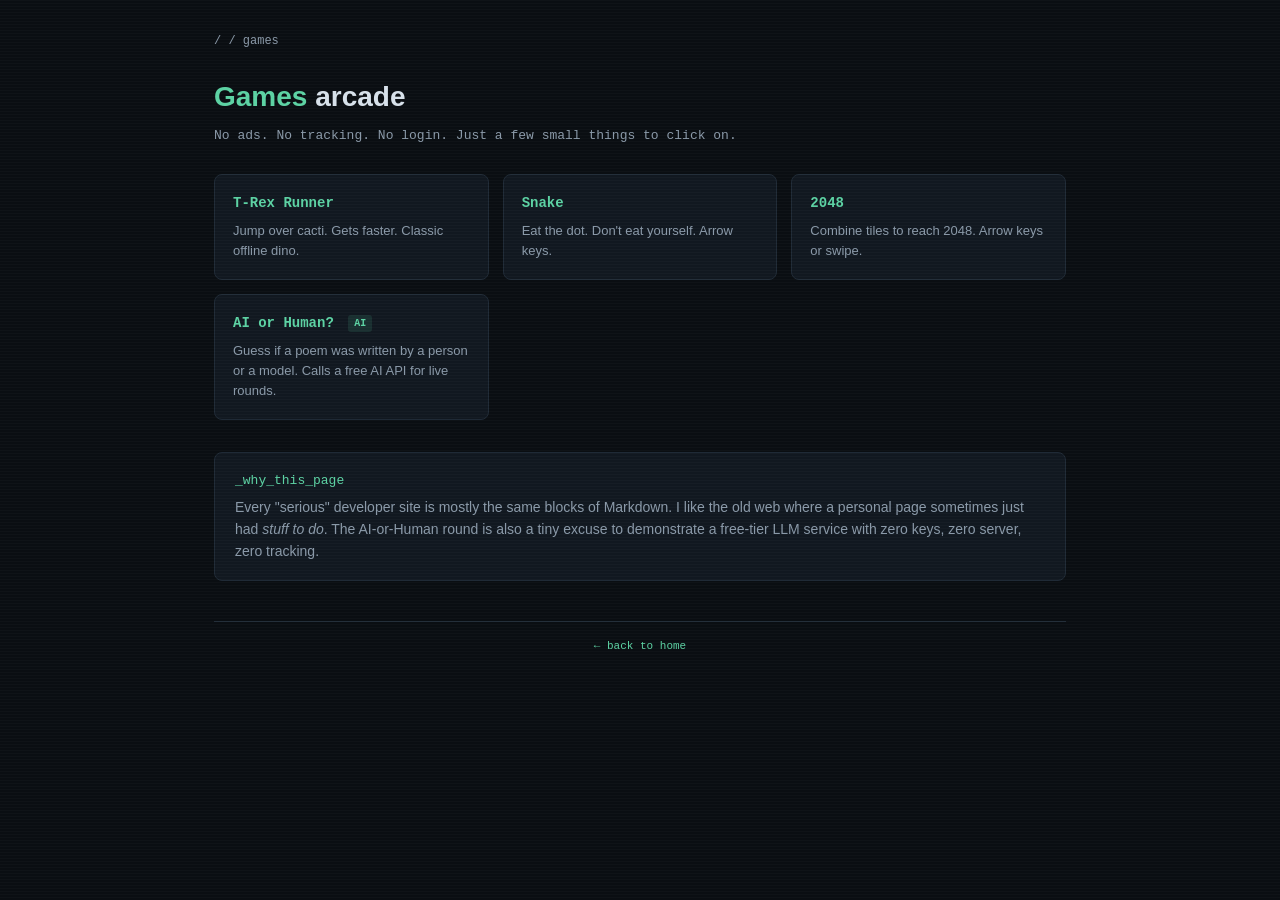
==== games/index.html @ 65e14558 "feat(games): add /games arcade with T-Rex, Snake, 2048, and AI-or-Human - /games/index.html — hub wi" ====
<!doctype html>
<html lang="en">
<head>
  <meta charset="utf-8" />
  <meta name="viewport" content="width=device-width, initial-scale=1" />
  <title>Games · Yossi Ben Hagai</title>
  <meta name="description" content="A small arcade of browser games — T-Rex runner, Snake, 2048, and an AI-or-Human guessing game." />
  <meta name="color-scheme" content="dark" />
  <link rel="canonical" href="https://yossibh.github.io/games/" />
  <meta property="og:type" content="website" />
  <meta property="og:title" content="Games · Yossi Ben Hagai" />
  <meta property="og:description" content="Browser games, one of them talks to an AI." />
  <meta property="og:url" content="https://yossibh.github.io/games/" />
  <meta property="og:image" content="https://yossibh.github.io/og.svg" />
  <link rel="icon" type="image/svg+xml" href="/favicon.svg" />
  <link rel="stylesheet" href="/games/games.css" />
</head>
<body>
  <main class="wrap">
    <p class="crumbs"><a href="/">/</a> / games</p>
    <h1><span class="accent">Games</span> arcade</h1>
    <p class="sub">No ads. No tracking. No login. Just a few small things to click on.</p>

    <div class="tiles">
      <a class="tile" href="/games/dino.html">
        <p class="title">T-Rex Runner</p>
        <p class="desc">Jump over cacti. Gets faster. Classic offline dino.</p>
      </a>
      <a class="tile" href="/games/snake.html">
        <p class="title">Snake</p>
        <p class="desc">Eat the dot. Don't eat yourself. Arrow keys.</p>
      </a>
      <a class="tile" href="/games/2048.html">
        <p class="title">2048</p>
        <p class="desc">Combine tiles to reach 2048. Arrow keys or swipe.</p>
      </a>
      <a class="tile" href="/games/ai-or-human.html">
        <p class="title">AI or Human? <span class="badge">AI</span></p>
        <p class="desc">Guess if a poem was written by a person or a model. Calls a free AI API for live rounds.</p>
      </a>
    </div>

    <div class="card" style="margin-top:32px">
      <p class="mono" style="margin:0 0 6px; color: var(--accent); font-size:13px">_why_this_page</p>
      <p style="margin:0; font-size: 14px; color: var(--fg-dim);">
        Every "serious" developer site is mostly the same blocks of Markdown. I like the old web where a personal page sometimes just had <em>stuff to do</em>. The AI-or-Human round is also a tiny excuse to demonstrate a free-tier LLM service with zero keys, zero server, zero tracking.
      </p>
    </div>

    <footer class="tiny">
      <a href="/">← back to home</a>
    </footer>
  </main>
</body>
</html>
---- games/games.css ----
/* Shared styles for /games/ — matches the dark/hacker palette of the root site. */
:root {
  --bg: #0a0e12;
  --bg-elev: #111820;
  --border: #1f2a36;
  --fg: #d7e1ea;
  --fg-dim: #8a99a8;
  --accent: #5cd2a3;
  --accent-dim: #2f8b6d;
  --warn: #ffaa3c;
  --err: #ff7878;
  --mono: ui-monospace, SFMono-Regular, Menlo, Consolas, "Liberation Mono", monospace;
  --sans: -apple-system, BlinkMacSystemFont, "Segoe UI", Inter, Roboto, Helvetica, Arial, sans-serif;
}
*, *::before, *::after { box-sizing: border-box; }
html, body {
  margin: 0; padding: 0;
  background: var(--bg); color: var(--fg);
  font-family: var(--sans); font-size: 15px; line-height: 1.55;
  -webkit-font-smoothing: antialiased;
  min-height: 100vh;
}
body::before {
  content: "";
  position: fixed; inset: 0;
  pointer-events: none; z-index: 1000;
  background: repeating-linear-gradient(to bottom, rgba(255,255,255,0.022) 0 1px, transparent 1px 3px);
}
@media (prefers-reduced-motion: reduce) { body::before { display: none; } }
a { color: var(--accent); text-decoration: none; }
a:hover { text-decoration: underline; }
.mono, code { font-family: var(--mono); }
.wrap { max-width: 900px; margin: 0 auto; padding: 32px 24px 80px; }
.crumbs { font-family: var(--mono); font-size: 12px; color: var(--fg-dim); margin: 0 0 24px; }
.crumbs a { color: var(--fg-dim); }
.crumbs a:hover { color: var(--accent); }
h1 { font-size: 28px; margin: 0 0 8px; font-weight: 600; }
h1 .accent { color: var(--accent); }
.sub { color: var(--fg-dim); margin: 0 0 28px; font-family: var(--mono); font-size: 13px; }
.card {
  background: var(--bg-elev);
  border: 1px solid var(--border);
  border-radius: 8px;
  padding: 18px 20px;
  margin: 16px 0;
}
.tiles { display: grid; grid-template-columns: repeat(auto-fill, minmax(220px, 1fr)); gap: 14px; margin-top: 20px; }
.tile {
  display: block;
  background: var(--bg-elev);
  border: 1px solid var(--border);
  border-radius: 8px;
  padding: 18px;
  text-decoration: none;
  color: var(--fg);
  transition: border-color 0.15s, transform 0.15s;
}
.tile:hover { border-color: var(--accent); transform: translateY(-1px); text-decoration: none; }
.tile .title { font-family: var(--mono); color: var(--accent); font-size: 14px; font-weight: 600; margin: 0 0 6px; }
.tile .desc { color: var(--fg-dim); font-size: 13px; margin: 0; }
.tile .badge {
  display: inline-block; font-family: var(--mono); font-size: 10px;
  padding: 1px 6px; border-radius: 3px;
  background: rgba(92,210,163,0.12); color: var(--accent);
  margin-left: 6px; vertical-align: middle;
}
.game-head { display: flex; align-items: baseline; justify-content: space-between; gap: 16px; flex-wrap: wrap; margin-bottom: 12px; }
.score { font-family: var(--mono); color: var(--fg-dim); font-size: 13px; }
.score strong { color: var(--accent); }
button, .btn {
  font-family: var(--mono);
  font-size: 13px;
  background: var(--bg-elev);
  color: var(--fg);
  border: 1px solid var(--border);
  border-radius: 4px;
  padding: 6px 12px;
  cursor: pointer;
  transition: border-color 0.12s, background 0.12s;
}
button:hover, .btn:hover { border-color: var(--accent); }
button:active { background: rgba(92,210,163,0.08); }
button:disabled { opacity: 0.4; cursor: not-allowed; }
.controls { display: flex; gap: 8px; flex-wrap: wrap; margin: 12px 0; font-family: var(--mono); font-size: 12px; color: var(--fg-dim); }
.controls kbd {
  display: inline-block;
  border: 1px solid var(--border);
  border-radius: 3px;
  padding: 0 6px;
  background: var(--bg-elev);
  color: var(--fg);
  font-family: var(--mono);
  font-size: 11px;
  line-height: 18px;
}
canvas { display: block; margin: 12px auto; border: 1px solid var(--border); border-radius: 4px; background: var(--bg-elev); max-width: 100%; touch-action: none; }
footer.tiny { margin-top: 40px; padding-top: 16px; border-top: 1px solid var(--border); font-family: var(--mono); font-size: 11px; color: var(--fg-dim); text-align: center; }
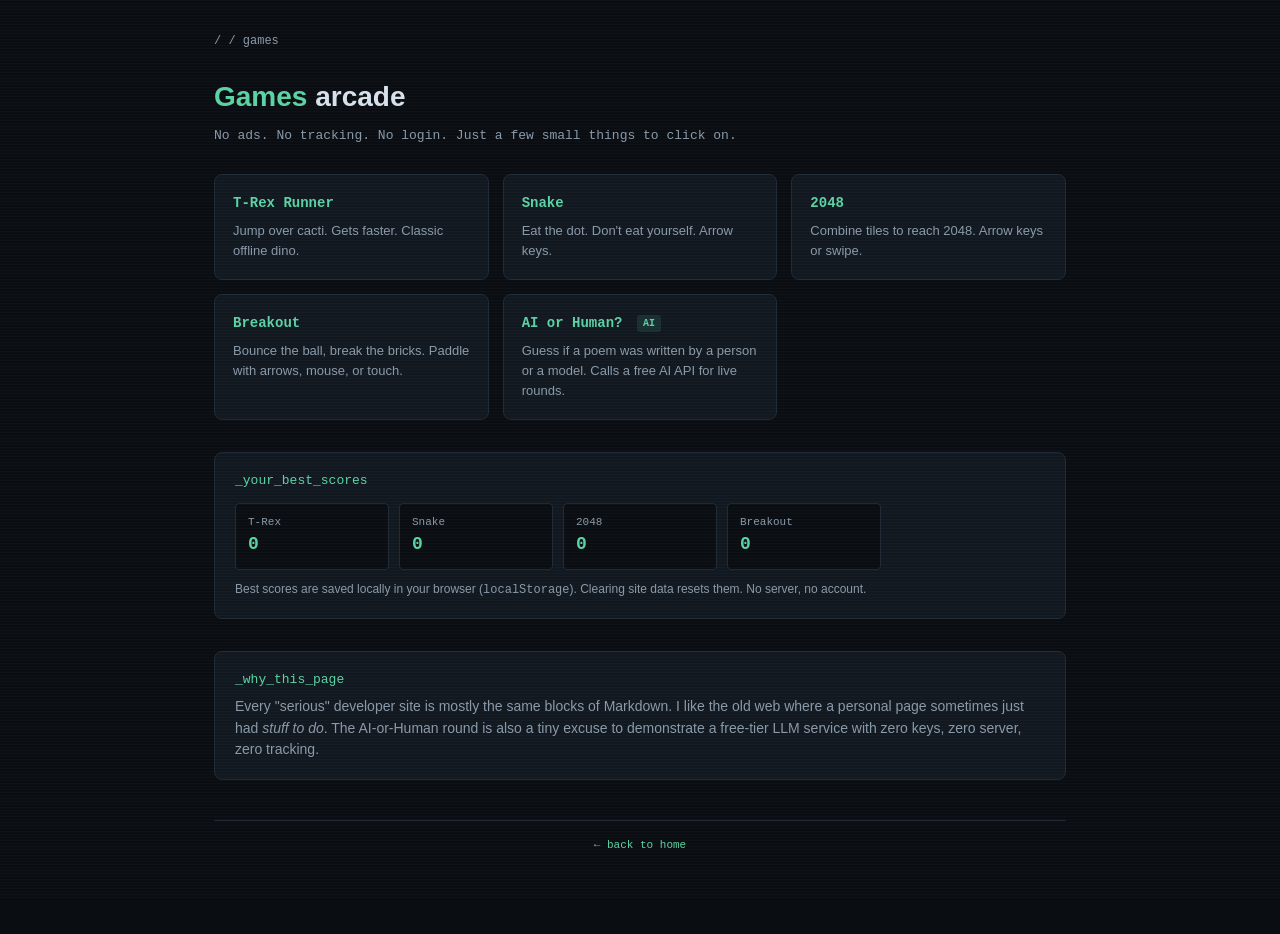
==== commit db2d84ef: "feat(games): add Breakout, sound effects, local scoreboard - New /games/breakout.html - bricks, padd" ====
--- a/games/index.html
+++ b/games/index.html
@@ -4,7 +4,7 @@
   <meta charset="utf-8" />
   <meta name="viewport" content="width=device-width, initial-scale=1" />
   <title>Games · Yossi Ben Hagai</title>
-  <meta name="description" content="A small arcade of browser games — T-Rex runner, Snake, 2048, and an AI-or-Human guessing game." />
+  <meta name="description" content="A small arcade of browser games - T-Rex runner, Snake, 2048, Breakout, and an AI-or-Human guessing game." />
   <meta name="color-scheme" content="dark" />
   <link rel="canonical" href="https://yossibh.github.io/games/" />
   <meta property="og:type" content="website" />
@@ -34,10 +34,22 @@
         <p class="title">2048</p>
         <p class="desc">Combine tiles to reach 2048. Arrow keys or swipe.</p>
       </a>
+      <a class="tile" href="/games/breakout.html">
+        <p class="title">Breakout</p>
+        <p class="desc">Bounce the ball, break the bricks. Paddle with arrows, mouse, or touch.</p>
+      </a>
       <a class="tile" href="/games/ai-or-human.html">
         <p class="title">AI or Human? <span class="badge">AI</span></p>
         <p class="desc">Guess if a poem was written by a person or a model. Calls a free AI API for live rounds.</p>
       </a>
+    </div>
+
+    <div class="card" style="margin-top:32px">
+      <p class="mono" style="margin:0 0 10px; color: var(--accent); font-size:13px">_your_best_scores</p>
+      <div id="scoreboard" class="scoreboard"></div>
+      <p style="margin:10px 0 0; font-size:12px; color:var(--fg-dim);">
+        Best scores are saved locally in your browser (<code>localStorage</code>). Clearing site data resets them. No server, no account.
+      </p>
     </div>
 
     <div class="card" style="margin-top:32px">
@@ -51,5 +63,24 @@
       <a href="/">← back to home</a>
     </footer>
   </main>
+
+<script>
+(function () {
+  var entries = [
+    { k: 'dino-best',     label: 'T-Rex' },
+    { k: 'snake-best',    label: 'Snake' },
+    { k: '2048-best',     label: '2048' },
+    { k: 'breakout-best', label: 'Breakout' }
+  ];
+  var host = document.getElementById('scoreboard');
+  entries.forEach(function (e) {
+    var v = parseInt(localStorage.getItem(e.k) || '0', 10);
+    var cell = document.createElement('div');
+    cell.className = 'cell';
+    cell.innerHTML = '<div class="n">' + e.label + '</div><div class="v">' + v + '</div>';
+    host.appendChild(cell);
+  });
+})();
+</script>
 </body>
 </html>
--- a/games/games.css
+++ b/games/games.css
@@ -95,3 +95,18 @@
 }
 canvas { display: block; margin: 12px auto; border: 1px solid var(--border); border-radius: 4px; background: var(--bg-elev); max-width: 100%; touch-action: none; }
 footer.tiny { margin-top: 40px; padding-top: 16px; border-top: 1px solid var(--border); font-family: var(--mono); font-size: 11px; color: var(--fg-dim); text-align: center; }
+.sfx-toggle {
+  font-family: var(--mono); font-size: 11px;
+  background: var(--bg-elev); color: var(--fg-dim);
+  border: 1px solid var(--border); border-radius: 3px;
+  padding: 2px 8px; cursor: pointer;
+}
+.sfx-toggle:hover { border-color: var(--accent); color: var(--fg); }
+.sfx-toggle[aria-pressed="true"] { color: var(--fg-dim); }
+.scoreboard { display: grid; grid-template-columns: repeat(auto-fill, minmax(140px, 1fr)); gap: 10px; margin-top: 12px; }
+.scoreboard .cell {
+  background: var(--bg); border: 1px solid var(--border); border-radius: 4px;
+  padding: 10px 12px; font-family: var(--mono);
+}
+.scoreboard .cell .n { color: var(--fg-dim); font-size: 11px; }
+.scoreboard .cell .v { color: var(--accent); font-size: 18px; font-weight: 600; }
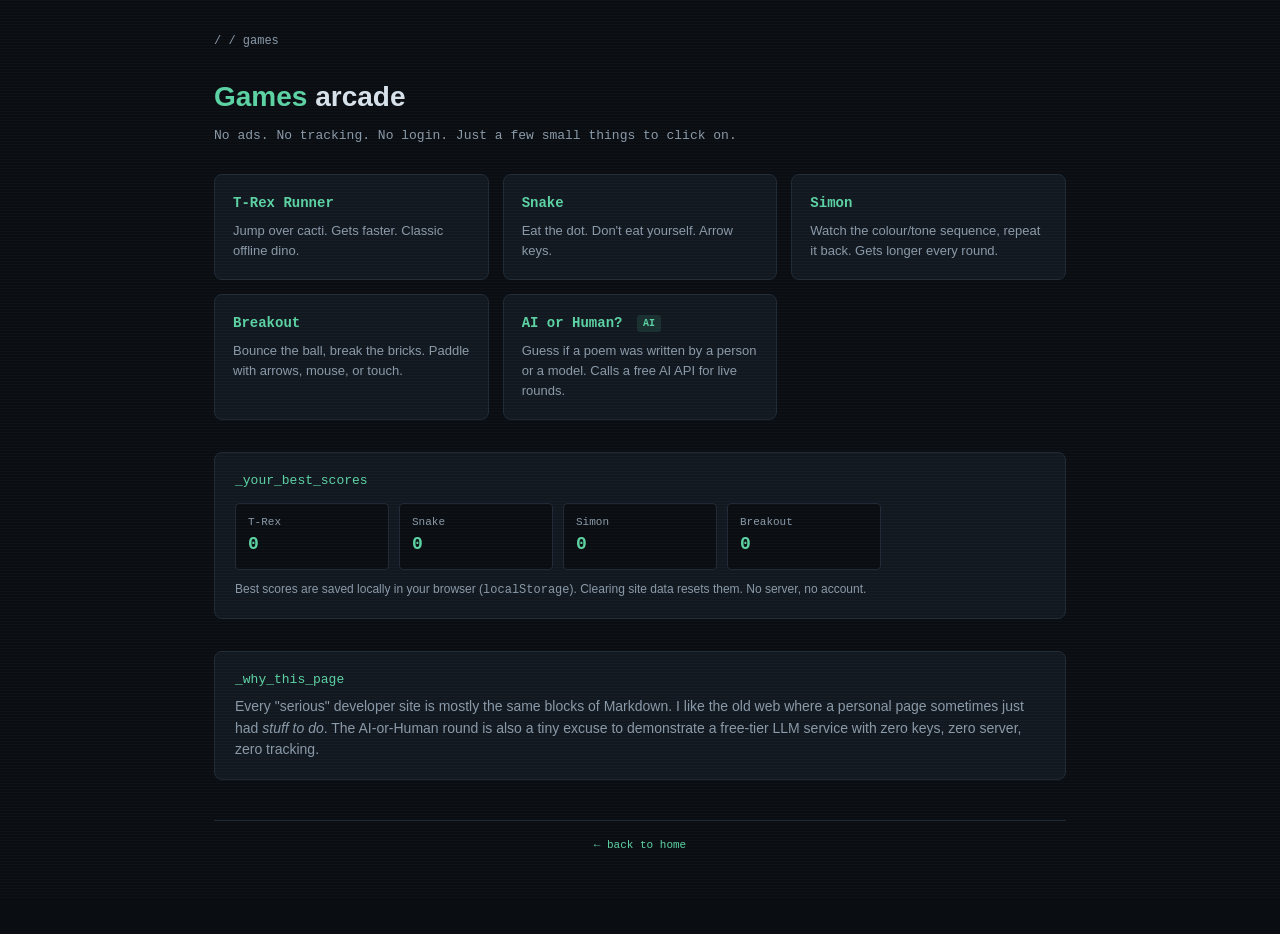
==== commit 1ec0858c: "feat(games): replace 2048 with Simon Says - New /games/simon.html: 4 colour pads with classic Simon " ====
--- a/games/index.html
+++ b/games/index.html
@@ -4,7 +4,7 @@
   <meta charset="utf-8" />
   <meta name="viewport" content="width=device-width, initial-scale=1" />
   <title>Games · Yossi Ben Hagai</title>
-  <meta name="description" content="A small arcade of browser games - T-Rex runner, Snake, 2048, Breakout, and an AI-or-Human guessing game." />
+  <meta name="description" content="A small arcade of browser games - T-Rex runner, Snake, Simon, Breakout, and an AI-or-Human guessing game." />
   <meta name="color-scheme" content="dark" />
   <link rel="canonical" href="https://yossibh.github.io/games/" />
   <meta property="og:type" content="website" />
@@ -30,9 +30,9 @@
         <p class="title">Snake</p>
         <p class="desc">Eat the dot. Don't eat yourself. Arrow keys.</p>
       </a>
-      <a class="tile" href="/games/2048.html">
-        <p class="title">2048</p>
-        <p class="desc">Combine tiles to reach 2048. Arrow keys or swipe.</p>
+      <a class="tile" href="/games/simon.html">
+        <p class="title">Simon</p>
+        <p class="desc">Watch the colour/tone sequence, repeat it back. Gets longer every round.</p>
       </a>
       <a class="tile" href="/games/breakout.html">
         <p class="title">Breakout</p>
@@ -69,7 +69,7 @@
   var entries = [
     { k: 'dino-best',     label: 'T-Rex' },
     { k: 'snake-best',    label: 'Snake' },
-    { k: '2048-best',     label: '2048' },
+    { k: 'simon-best',    label: 'Simon' },
     { k: 'breakout-best', label: 'Breakout' }
   ];
   var host = document.getElementById('scoreboard');
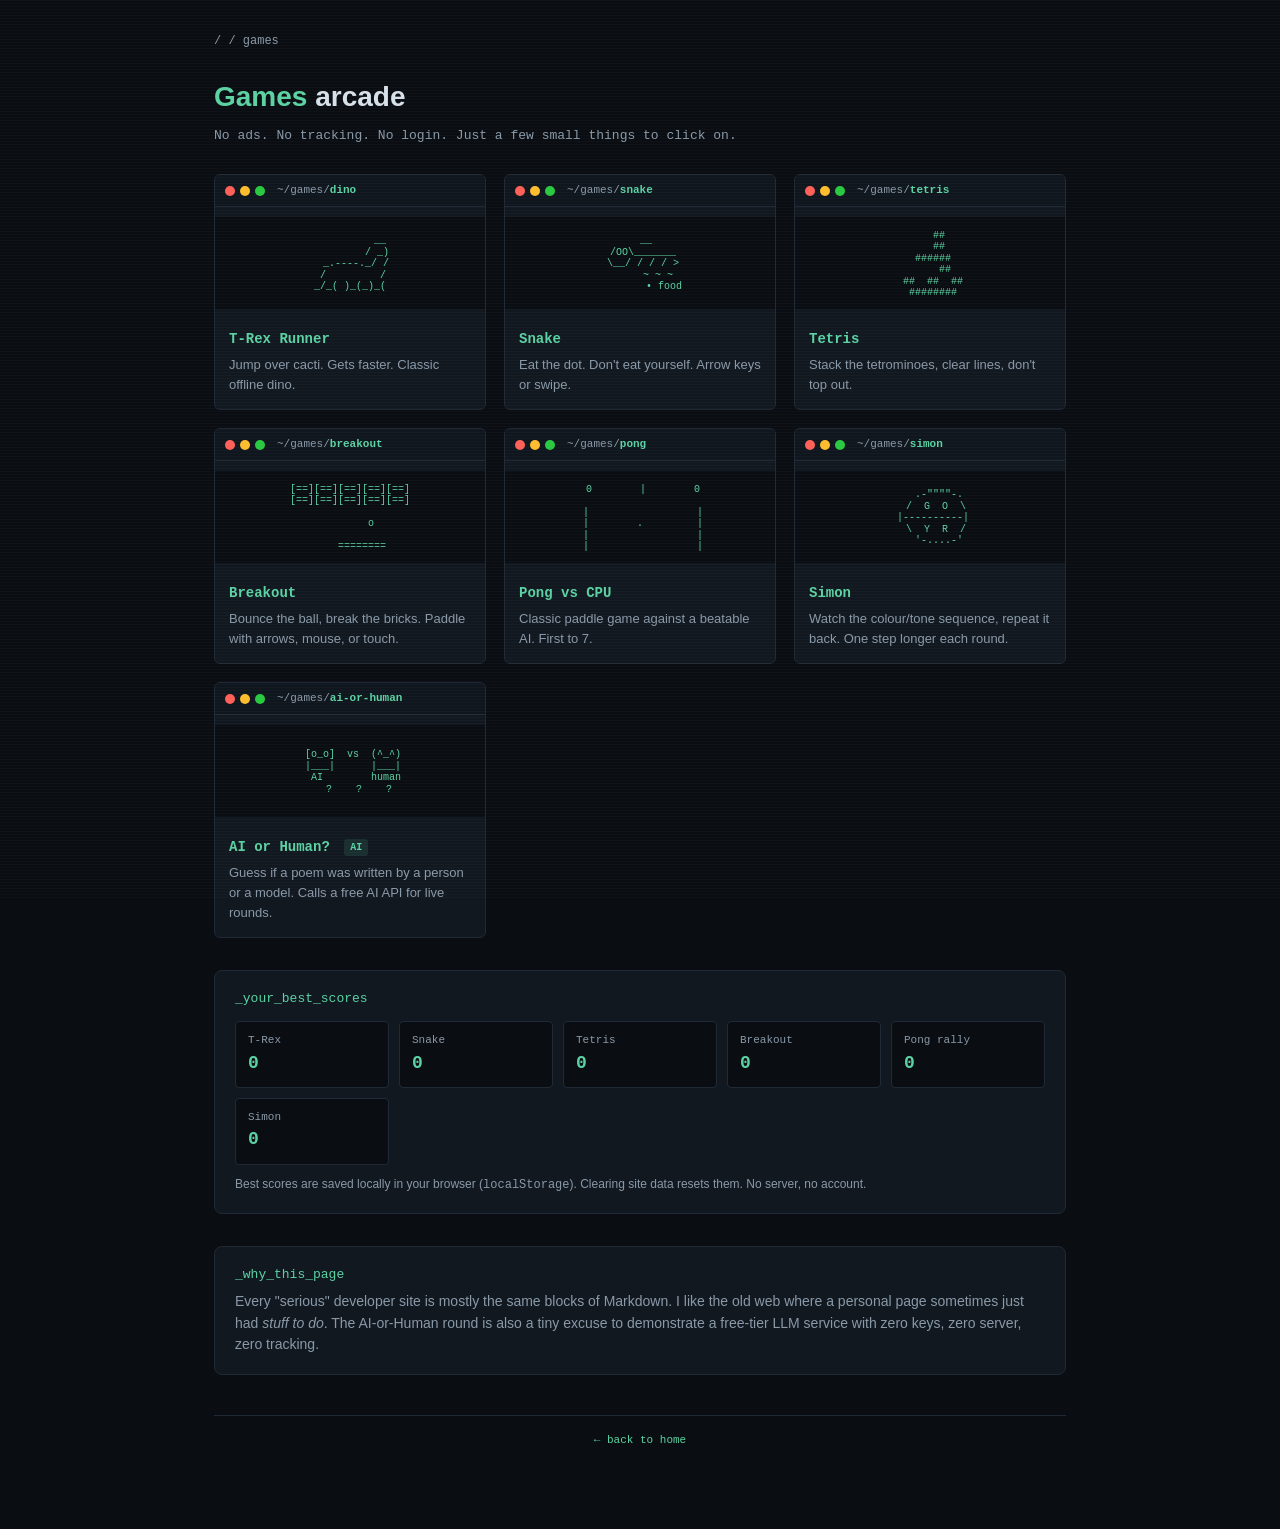
==== commit 03f3a984: "feat(games): add Tetris + Pong vs CPU, redesign hub as terminal-window tiles with ASCII art, fix Sim" ====
--- a/games/index.html
+++ b/games/index.html
@@ -4,7 +4,7 @@
   <meta charset="utf-8" />
   <meta name="viewport" content="width=device-width, initial-scale=1" />
   <title>Games · Yossi Ben Hagai</title>
-  <meta name="description" content="A small arcade of browser games - T-Rex runner, Snake, Simon, Breakout, and an AI-or-Human guessing game." />
+  <meta name="description" content="A small arcade of browser games - T-Rex runner, Snake, Tetris, Breakout, Pong, Simon, and an AI-or-Human guessing game." />
   <meta name="color-scheme" content="dark" />
   <link rel="canonical" href="https://yossibh.github.io/games/" />
   <meta property="og:type" content="website" />
@@ -22,26 +22,107 @@
     <p class="sub">No ads. No tracking. No login. Just a few small things to click on.</p>
 
     <div class="tiles">
+
       <a class="tile" href="/games/dino.html">
-        <p class="title">T-Rex Runner</p>
-        <p class="desc">Jump over cacti. Gets faster. Classic offline dino.</p>
+        <div class="titlebar"><span class="dots"><i></i><i></i><i></i></span><span class="path">~/games/<b>dino</b></span></div>
+<pre class="art">          __
+         / _)
+  _.----._/ /
+ /         /
+_/_( )_(_)_(
+</pre>
+        <div class="meta">
+          <p class="title">T-Rex Runner</p>
+          <p class="desc">Jump over cacti. Gets faster. Classic offline dino.</p>
+        </div>
       </a>
+
       <a class="tile" href="/games/snake.html">
-        <p class="title">Snake</p>
-        <p class="desc">Eat the dot. Don't eat yourself. Arrow keys.</p>
+        <div class="titlebar"><span class="dots"><i></i><i></i><i></i></span><span class="path">~/games/<b>snake</b></span></div>
+<pre class="art">  __
+ /OO\_______
+ \__/ / / / >
+      ~ ~ ~
+        • food
+</pre>
+        <div class="meta">
+          <p class="title">Snake</p>
+          <p class="desc">Eat the dot. Don't eat yourself. Arrow keys or swipe.</p>
+        </div>
       </a>
+
+      <a class="tile" href="/games/tetris.html">
+        <div class="titlebar"><span class="dots"><i></i><i></i><i></i></span><span class="path">~/games/<b>tetris</b></span></div>
+<pre class="art">   ##
+   ##
+ ######
+     ##
+ ##  ##  ##
+ ########
+</pre>
+        <div class="meta">
+          <p class="title">Tetris</p>
+          <p class="desc">Stack the tetrominoes, clear lines, don't top out.</p>
+        </div>
+      </a>
+
+      <a class="tile" href="/games/breakout.html">
+        <div class="titlebar"><span class="dots"><i></i><i></i><i></i></span><span class="path">~/games/<b>breakout</b></span></div>
+<pre class="art">[==][==][==][==][==]
+[==][==][==][==][==]
+
+       o
+
+    ========
+</pre>
+        <div class="meta">
+          <p class="title">Breakout</p>
+          <p class="desc">Bounce the ball, break the bricks. Paddle with arrows, mouse, or touch.</p>
+        </div>
+      </a>
+
+      <a class="tile" href="/games/pong.html">
+        <div class="titlebar"><span class="dots"><i></i><i></i><i></i></span><span class="path">~/games/<b>pong</b></span></div>
+<pre class="art"> 0        |        0
+
+ |                  |
+ |        .         |
+ |                  |
+ |                  |
+</pre>
+        <div class="meta">
+          <p class="title">Pong vs CPU</p>
+          <p class="desc">Classic paddle game against a beatable AI. First to 7.</p>
+        </div>
+      </a>
+
       <a class="tile" href="/games/simon.html">
-        <p class="title">Simon</p>
-        <p class="desc">Watch the colour/tone sequence, repeat it back. Gets longer every round.</p>
+        <div class="titlebar"><span class="dots"><i></i><i></i><i></i></span><span class="path">~/games/<b>simon</b></span></div>
+<pre class="art">   .-""""-.
+  /  G  O  \
+ |----------|
+  \  Y  R  /
+   '-....-'
+</pre>
+        <div class="meta">
+          <p class="title">Simon</p>
+          <p class="desc">Watch the colour/tone sequence, repeat it back. One step longer each round.</p>
+        </div>
       </a>
-      <a class="tile" href="/games/breakout.html">
-        <p class="title">Breakout</p>
-        <p class="desc">Bounce the ball, break the bricks. Paddle with arrows, mouse, or touch.</p>
+
+      <a class="tile" href="/games/ai-or-human.html">
+        <div class="titlebar"><span class="dots"><i></i><i></i><i></i></span><span class="path">~/games/<b>ai-or-human</b></span></div>
+<pre class="art"> [o_o]  vs  (^_^)
+ |___|      |___|
+  AI        human
+   ?    ?    ?
+</pre>
+        <div class="meta">
+          <p class="title">AI or Human? <span class="badge">AI</span></p>
+          <p class="desc">Guess if a poem was written by a person or a model. Calls a free AI API for live rounds.</p>
+        </div>
       </a>
-      <a class="tile" href="/games/ai-or-human.html">
-        <p class="title">AI or Human? <span class="badge">AI</span></p>
-        <p class="desc">Guess if a poem was written by a person or a model. Calls a free AI API for live rounds.</p>
-      </a>
+
     </div>
 
     <div class="card" style="margin-top:32px">
@@ -69,8 +150,10 @@
   var entries = [
     { k: 'dino-best',     label: 'T-Rex' },
     { k: 'snake-best',    label: 'Snake' },
-    { k: 'simon-best',    label: 'Simon' },
-    { k: 'breakout-best', label: 'Breakout' }
+    { k: 'tetris-best',   label: 'Tetris' },
+    { k: 'breakout-best', label: 'Breakout' },
+    { k: 'pong-best',     label: 'Pong rally' },
+    { k: 'simon-best',    label: 'Simon' }
   ];
   var host = document.getElementById('scoreboard');
   entries.forEach(function (e) {
--- a/games/games.css
+++ b/games/games.css
@@ -44,21 +44,49 @@
   padding: 18px 20px;
   margin: 16px 0;
 }
-.tiles { display: grid; grid-template-columns: repeat(auto-fill, minmax(220px, 1fr)); gap: 14px; margin-top: 20px; }
+.tiles { display: grid; grid-template-columns: repeat(auto-fill, minmax(260px, 1fr)); gap: 18px; margin-top: 20px; }
 .tile {
   display: block;
   background: var(--bg-elev);
   border: 1px solid var(--border);
-  border-radius: 8px;
-  padding: 18px;
+  border-radius: 6px;
   text-decoration: none;
   color: var(--fg);
-  transition: border-color 0.15s, transform 0.15s;
+  overflow: hidden;
+  transition: border-color 0.15s, transform 0.15s, box-shadow 0.15s;
 }
-.tile:hover { border-color: var(--accent); transform: translateY(-1px); text-decoration: none; }
-.tile .title { font-family: var(--mono); color: var(--accent); font-size: 14px; font-weight: 600; margin: 0 0 6px; }
-.tile .desc { color: var(--fg-dim); font-size: 13px; margin: 0; }
-.tile .badge {
+.tile:hover { border-color: var(--accent); transform: translateY(-2px); box-shadow: 0 6px 24px rgba(92,210,163,0.08); text-decoration: none; }
+.tile .titlebar {
+  display: flex; align-items: center; gap: 8px;
+  background: #0f161d; border-bottom: 1px solid var(--border);
+  padding: 7px 10px;
+  font-family: var(--mono); font-size: 11px; color: var(--fg-dim);
+}
+.tile .dots { display: inline-flex; gap: 5px; }
+.tile .dots i { width: 10px; height: 10px; border-radius: 50%; display: block; }
+.tile .dots i:nth-child(1) { background: #ff6057; }
+.tile .dots i:nth-child(2) { background: #ffbd2e; }
+.tile .dots i:nth-child(3) { background: #28c941; }
+.tile .titlebar .path { margin-left: 4px; color: var(--fg-dim); }
+.tile .titlebar .path b { color: var(--accent); font-weight: 600; }
+.tile .art {
+  font-family: var(--mono);
+  font-size: 10px;
+  line-height: 1.15;
+  white-space: pre;
+  color: var(--accent);
+  background: var(--bg);
+  padding: 12px 12px 10px;
+  text-align: center;
+  overflow: hidden;
+  min-height: 92px;
+  display: flex; align-items: center; justify-content: center;
+}
+.tile .art.wide { font-size: 9px; }
+.tile .meta { padding: 10px 14px 14px; }
+.tile .meta .title { font-family: var(--mono); color: var(--accent); font-size: 14px; font-weight: 600; margin: 0 0 4px; }
+.tile .meta .desc  { color: var(--fg-dim); font-size: 13px; margin: 0; }
+.tile .meta .badge {
   display: inline-block; font-family: var(--mono); font-size: 10px;
   padding: 1px 6px; border-radius: 3px;
   background: rgba(92,210,163,0.12); color: var(--accent);
